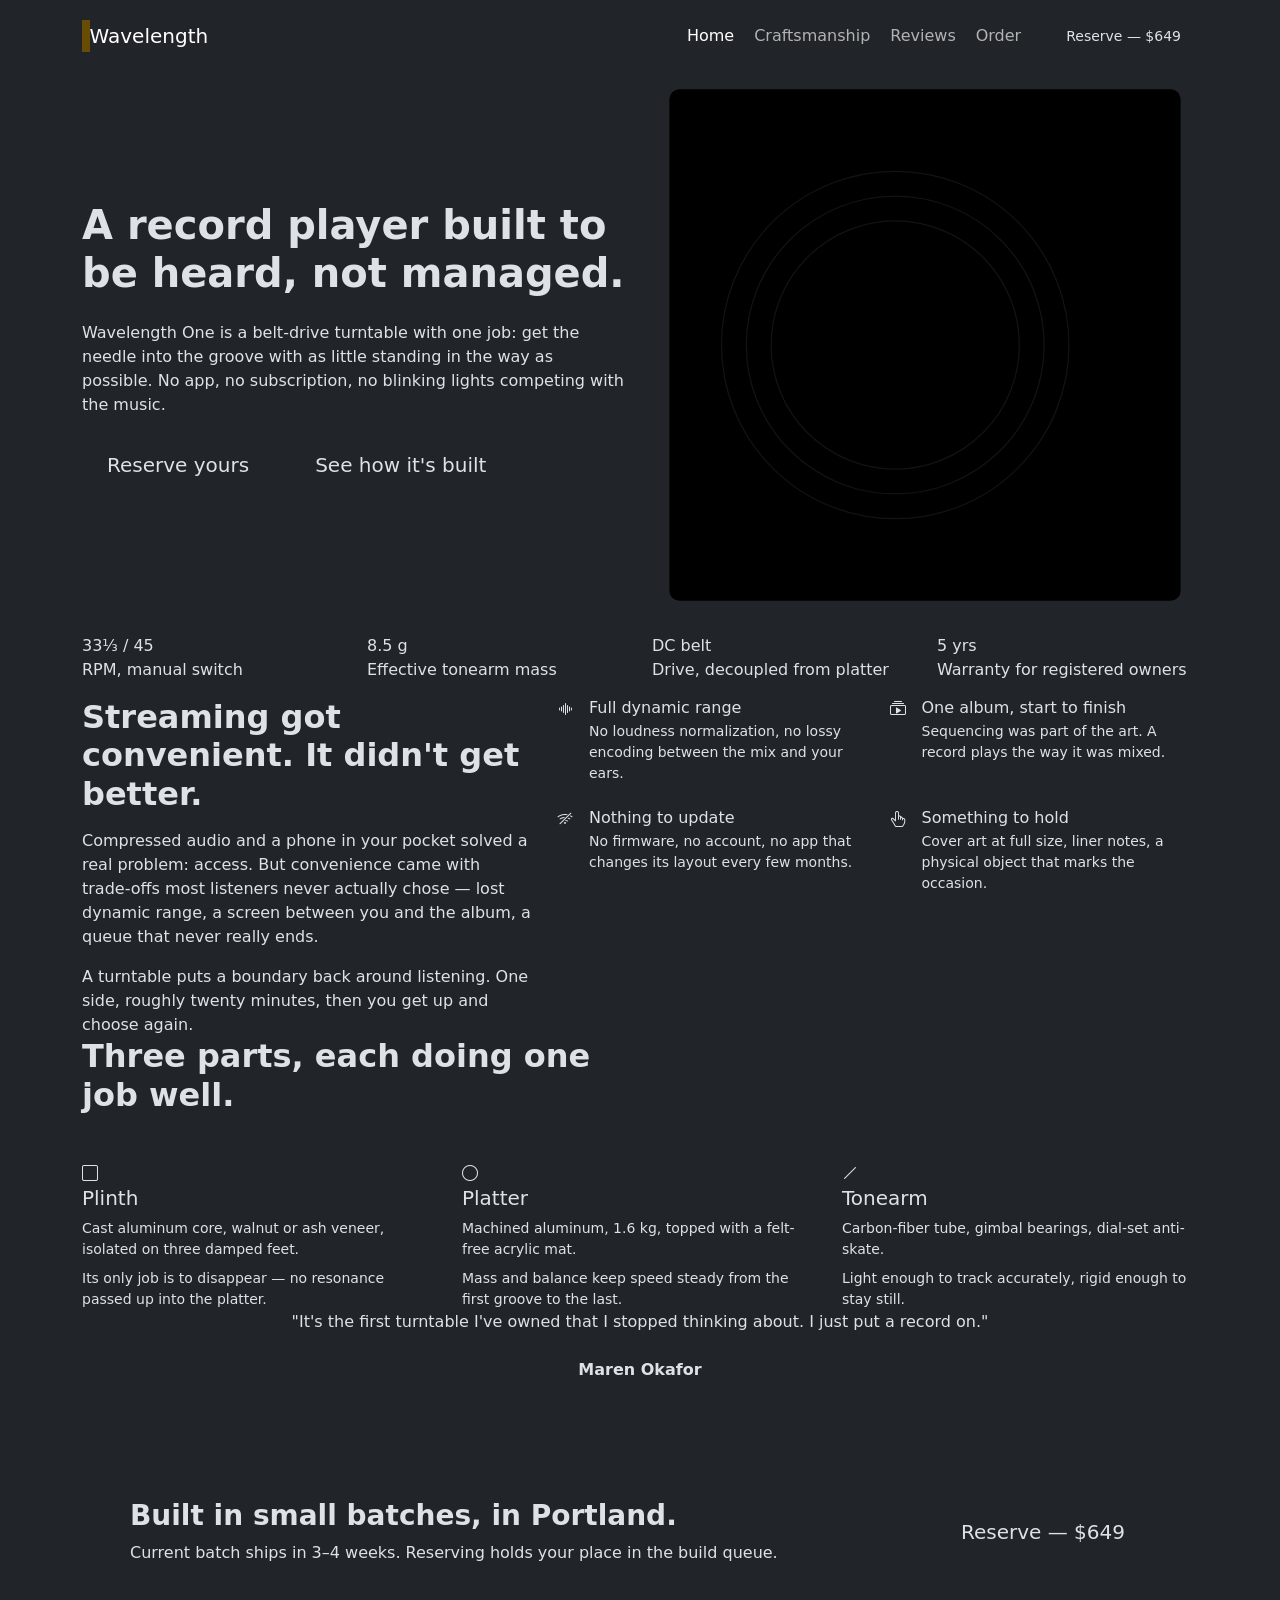
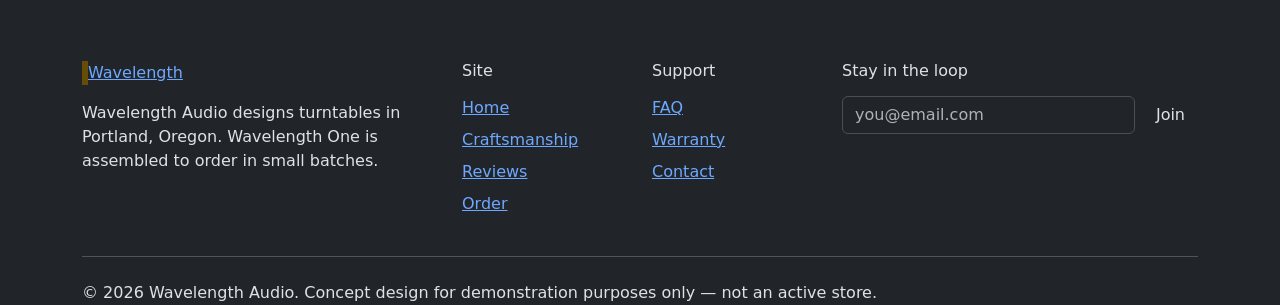
==== index.html @ df5749ce "Add files via upload" ====
<!doctype html>
<html lang="en" data-bs-theme="dark">
<head>
<meta charset="UTF-8">
<meta name="viewport" content="width=device-width, initial-scale=1">
<title>Wavelength One — A turntable built to be heard</title>
<meta name="description" content="Wavelength One is a belt-drive turntable designed around one idea: get the needle into the groove with as little in the way as possible.">

<!-- Bootstrap 5.3 -->
<link href="https://cdn.jsdelivr.net/npm/bootstrap@5.3.3/dist/css/bootstrap.min.css" rel="stylesheet">
<link href="https://cdn.jsdelivr.net/npm/bootstrap-icons@1.11.3/font/bootstrap-icons.css" rel="stylesheet">
<link href="css/style.css" rel="stylesheet">
</head>
<body>

<!-- ============ NAVBAR ============ -->
<nav class="navbar navbar-expand-lg wl-navbar sticky-top py-3">
  <div class="container">
    <a class="navbar-brand wl-brand" href="index.html"><span class="mark"></span>Wavelength</a>
    <button class="navbar-toggler" type="button" data-bs-toggle="collapse" data-bs-target="#navMain" aria-controls="navMain" aria-expanded="false" aria-label="Toggle navigation">
      <span class="navbar-toggler-icon"></span>
    </button>
    <div class="collapse navbar-collapse" id="navMain">
      <ul class="navbar-nav ms-auto align-items-lg-center gap-lg-1">
        <li class="nav-item"><a class="nav-link active" aria-current="page" href="index.html">Home</a></li>
        <li class="nav-item"><a class="nav-link" href="craftsmanship.html">Craftsmanship</a></li>
        <li class="nav-item"><a class="nav-link" href="reviews.html">Reviews</a></li>
        <li class="nav-item"><a class="nav-link" href="order.html">Order</a></li>
        <li class="nav-item ms-lg-3 mt-2 mt-lg-0">
          <a class="btn btn-brass btn-sm px-3 w-100" href="order.html">Reserve — $649</a>
        </li>
      </ul>
    </div>
  </div>
</nav>

<!-- ============ HERO ============ -->
<header class="hero">
  <div class="container">
    <div class="row align-items-center gy-5">
      <div class="col-lg-6">
        <h1 class="font-display fw-semibold mb-4">A record player built to be heard, not managed.</h1>
        <p class="lede measure mb-4">Wavelength One is a belt-drive turntable with one job: get the needle into the groove with as little standing in the way as possible. No app, no subscription, no blinking lights competing with the music.</p>
        <div class="d-flex flex-wrap gap-3">
          <a href="order.html" class="btn btn-brass btn-lg px-4">Reserve yours</a>
          <a href="craftsmanship.html" class="btn btn-outline-ivory btn-lg px-4">See how it's built</a>
        </div>
      </div>
      <div class="col-lg-6">
        <svg viewBox="0 0 440 440" role="img" aria-labelledby="heroSvgTitle" class="w-100 h-auto">
          <title id="heroSvgTitle">Illustration of the Wavelength One turntable, platter and tonearm</title>
          <!-- plinth -->
          <rect x="14" y="14" width="412" height="412" rx="8" fill="var(--ink-2)" stroke="var(--line-dark)" />
          <!-- rotating platter group -->
          <g class="platter-spin" style="transform-box:fill-box; transform-origin:center;">
            <circle cx="196" cy="220" r="164" fill="var(--ink)" stroke="var(--brass)" stroke-width="2" />
            <circle cx="196" cy="220" r="140" fill="none" stroke="rgba(243,239,230,0.08)" />
            <circle cx="196" cy="220" r="120" fill="none" stroke="rgba(243,239,230,0.08)" />
            <circle cx="196" cy="220" r="100" fill="none" stroke="rgba(243,239,230,0.08)" />
            <circle cx="196" cy="220" r="58" fill="var(--paper)" stroke="var(--line-dark)" />
            <text x="196" y="214" text-anchor="middle" class="font-display" style="font-size:12px; fill:var(--charcoal); letter-spacing:0.02em;">WAVELENGTH</text>
            <text x="196" y="230" text-anchor="middle" class="font-mono" style="font-size:9px; fill:var(--charcoal); opacity:0.7;">SIDE A · 33⅓ RPM</text>
            <circle cx="196" cy="220" r="4" fill="var(--brass)" />
          </g>
          <!-- tonearm -->
          <circle cx="362" cy="96" r="14" fill="var(--ink-3)" stroke="var(--brass)" stroke-width="2" />
          <line x1="362" y1="96" x2="252" y2="196" stroke="var(--brass)" stroke-width="4" stroke-linecap="round" />
          <rect x="234" y="188" width="26" height="16" rx="2" fill="var(--brass)" transform="rotate(48 247 196)" />
          <circle cx="386" cy="80" r="8" fill="var(--ink)" stroke="var(--brass)" stroke-width="2" />
        </svg>
      </div>
    </div>
  </div>
</header>

<!-- ============ SPEC STRIP ============ -->
<section class="spec-strip section-ink-2 py-3">
  <div class="container">
    <div class="row text-center text-md-start gy-3 gy-md-0">
      <div class="col-6 col-md-3 spec-item">
        <div class="num font-mono">33⅓ / 45</div>
        <div class="lbl">RPM, manual switch</div>
      </div>
      <div class="col-6 col-md-3 spec-item">
        <div class="num font-mono">8.5 g</div>
        <div class="lbl">Effective tonearm mass</div>
      </div>
      <div class="col-6 col-md-3 spec-item">
        <div class="num font-mono">DC belt</div>
        <div class="lbl">Drive, decoupled from platter</div>
      </div>
      <div class="col-6 col-md-3 spec-item">
        <div class="num font-mono">5 yrs</div>
        <div class="lbl">Warranty for registered owners</div>
      </div>
    </div>
  </div>
</section>

<!-- ============ WHY ANALOG ============ -->
<section class="section">
  <div class="container">
    <div class="row gy-5">
      <div class="col-lg-5">
        <h2 class="font-display fw-semibold mb-3" style="font-size:2rem;">Streaming got convenient. It didn't get better.</h2>
        <p class="measure text-ivory-dim">Compressed audio and a phone in your pocket solved a real problem: access. But convenience came with trade-offs most listeners never actually chose — lost dynamic range, a screen between you and the album, a queue that never really ends.</p>
        <p class="measure text-ivory-dim mb-0">A turntable puts a boundary back around listening. One side, roughly twenty minutes, then you get up and choose again.</p>
      </div>
      <div class="col-lg-7">
        <div class="row row-cols-1 row-cols-sm-2 g-4">
          <div class="col">
            <div class="d-flex gap-3">
              <span class="icon-chip"><i class="bi bi-soundwave"></i></span>
              <div>
                <h3 class="h6 mb-1">Full dynamic range</h3>
                <p class="text-ivory-dim small mb-0">No loudness normalization, no lossy encoding between the mix and your ears.</p>
              </div>
            </div>
          </div>
          <div class="col">
            <div class="d-flex gap-3">
              <span class="icon-chip"><i class="bi bi-collection-play"></i></span>
              <div>
                <h3 class="h6 mb-1">One album, start to finish</h3>
                <p class="text-ivory-dim small mb-0">Sequencing was part of the art. A record plays the way it was mixed.</p>
              </div>
            </div>
          </div>
          <div class="col">
            <div class="d-flex gap-3">
              <span class="icon-chip"><i class="bi bi-wifi-off"></i></span>
              <div>
                <h3 class="h6 mb-1">Nothing to update</h3>
                <p class="text-ivory-dim small mb-0">No firmware, no account, no app that changes its layout every few months.</p>
              </div>
            </div>
          </div>
          <div class="col">
            <div class="d-flex gap-3">
              <span class="icon-chip"><i class="bi bi-hand-index-thumb"></i></span>
              <div>
                <h3 class="h6 mb-1">Something to hold</h3>
                <p class="text-ivory-dim small mb-0">Cover art at full size, liner notes, a physical object that marks the occasion.</p>
              </div>
            </div>
          </div>
        </div>
      </div>
    </div>
  </div>
</section>

<!-- ============ BUILT IN THREE PARTS ============ -->
<section class="section section-ink-2 hairline-top">
  <div class="container">
    <div class="row mb-5">
      <div class="col-lg-6">
        <h2 class="font-display fw-semibold mb-0" style="font-size:2rem;">Three parts, each doing one job well.</h2>
      </div>
    </div>
    <div class="row row-cols-1 row-cols-md-3 g-4">
      <div class="col">
        <div class="craft-card">
          <span class="icon-chip mb-3"><i class="bi bi-square"></i></span>
          <h3 class="h5 mb-2">Plinth</h3>
          <p class="text-ivory-dim small mb-2">Cast aluminum core, walnut or ash veneer, isolated on three damped feet.</p>
          <p class="text-ivory-dim small mb-0">Its only job is to disappear — no resonance passed up into the platter.</p>
        </div>
      </div>
      <div class="col">
        <div class="craft-card">
          <span class="icon-chip mb-3"><i class="bi bi-circle"></i></span>
          <h3 class="h5 mb-2">Platter</h3>
          <p class="text-ivory-dim small mb-2">Machined aluminum, 1.6 kg, topped with a felt-free acrylic mat.</p>
          <p class="text-ivory-dim small mb-0">Mass and balance keep speed steady from the first groove to the last.</p>
        </div>
      </div>
      <div class="col">
        <div class="craft-card">
          <span class="icon-chip mb-3"><i class="bi bi-slash-lg"></i></span>
          <h3 class="h5 mb-2">Tonearm</h3>
          <p class="text-ivory-dim small mb-2">Carbon-fiber tube, gimbal bearings, dial-set anti-skate.</p>
          <p class="text-ivory-dim small mb-0">Light enough to track accurately, rigid enough to stay still.</p>
        </div>
      </div>
    </div>
  </div>
</section>

<!-- ============ PULL QUOTE ============ -->
<section class="section section-paper">
  <div class="container">
    <div class="row">
      <div class="col-lg-8 mx-auto text-center">
        <p class="pull-quote mb-4">"It's the first turntable I've owned that I stopped thinking about. I just put a record on."</p>
        <p class="text-uppercase-none fw-semibold mb-0">Maren Okafor</p>
        <p class="small mb-0" style="color:rgba(34,38,43,0.6);">Owner, since March 2026 · read more in Reviews</p>
      </div>
    </div>
  </div>
</section>

<!-- ============ CTA BANNER ============ -->
<section class="section py-5">
  <div class="container">
    <div class="row align-items-center gy-4 bg-ink-2 rounded-1 p-4 p-md-5" style="border:1px solid var(--line-dark);">
      <div class="col-md-8">
        <h2 class="font-display fw-semibold mb-2" style="font-size:1.75rem;">Built in small batches, in Portland.</h2>
        <p class="text-ivory-dim mb-0">Current batch ships in 3–4 weeks. Reserving holds your place in the build queue.</p>
      </div>
      <div class="col-md-4 text-md-end">
        <a href="order.html" class="btn btn-brass btn-lg px-4">Reserve — $649</a>
      </div>
    </div>
  </div>
</section>

<!-- ============ FOOTER ============ -->
<footer class="wl-footer">
  <div class="container">
    <div class="row gy-4">
      <div class="col-lg-4">
        <a class="wl-brand d-inline-flex mb-3" href="index.html"><span class="mark"></span>Wavelength</a>
        <p class="fine measure">Wavelength Audio designs turntables in Portland, Oregon. Wavelength One is assembled to order in small batches.</p>
      </div>
      <div class="col-6 col-lg-2">
        <h6 class="text-ivory mb-3">Site</h6>
        <ul class="list-unstyled d-grid gap-2">
          <li><a href="index.html">Home</a></li>
          <li><a href="craftsmanship.html">Craftsmanship</a></li>
          <li><a href="reviews.html">Reviews</a></li>
          <li><a href="order.html">Order</a></li>
        </ul>
      </div>
      <div class="col-6 col-lg-2">
        <h6 class="text-ivory mb-3">Support</h6>
        <ul class="list-unstyled d-grid gap-2">
          <li><a href="reviews.html#faq">FAQ</a></li>
          <li><a href="order.html#guarantee">Warranty</a></li>
          <li><a href="order.html">Contact</a></li>
        </ul>
      </div>
      <div class="col-lg-4">
        <h6 class="text-ivory mb-3">Stay in the loop</h6>
        <form class="d-flex gap-2" onsubmit="return false;">
          <label for="footerEmail" class="visually-hidden">Email address</label>
          <input id="footerEmail" type="email" class="form-control" placeholder="you@email.com">
          <button class="btn btn-outline-ivory" type="submit">Join</button>
        </form>
      </div>
    </div>
    <hr class="hairline my-4">
    <p class="fine mb-0">© 2026 Wavelength Audio. Concept design for demonstration purposes only — not an active store.</p>
  </div>
</footer>

<script src="https://cdn.jsdelivr.net/npm/bootstrap@5.3.3/dist/js/bootstrap.bundle.min.js"></script>
<script src="js/main.js"></script>
</body>
</html>
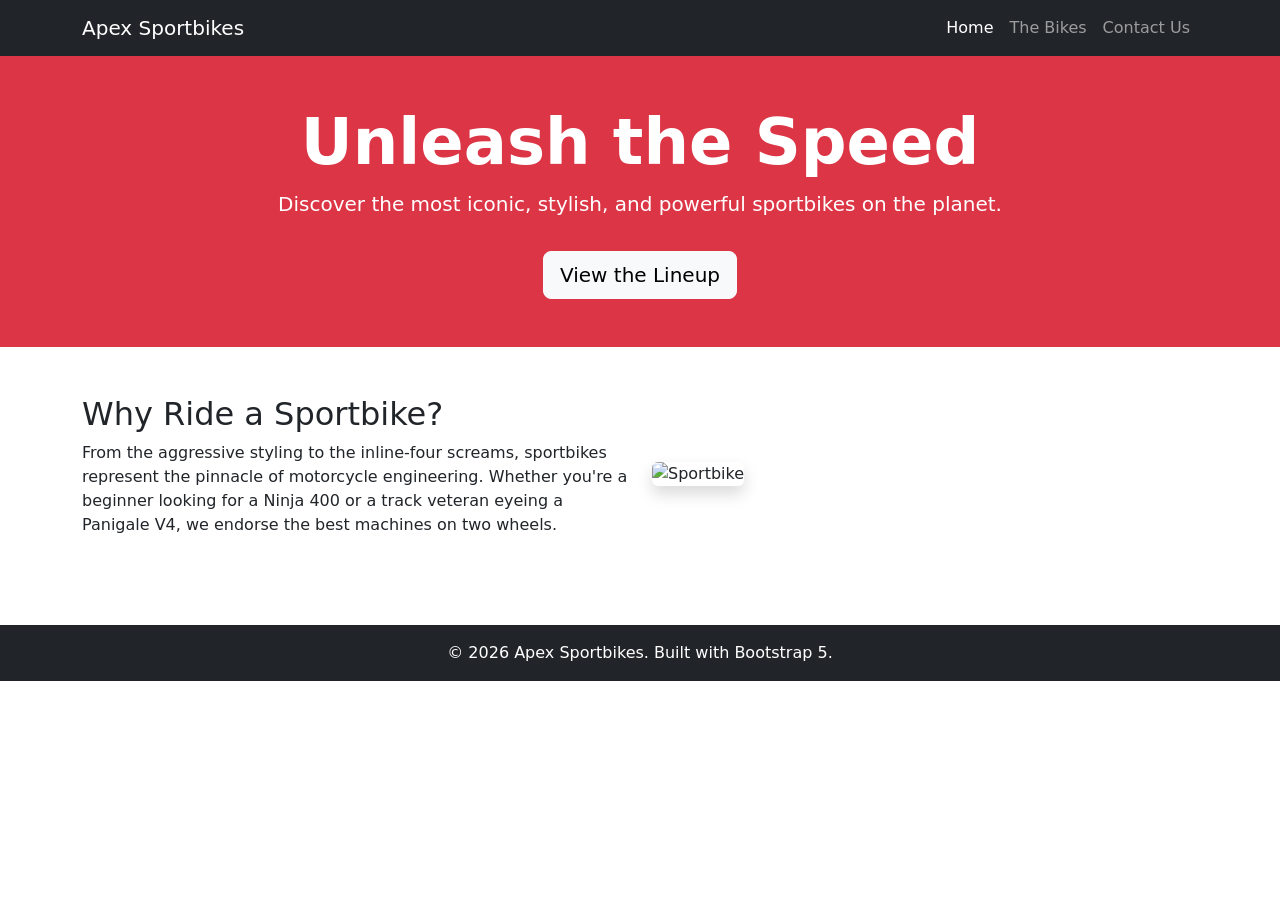
==== commit ff0af97b: "Rename Index.html to index.html" ====
--- a/index.html
+++ b/index.html
@@ -1,260 +1,55 @@
-<!doctype html>
-<html lang="en" data-bs-theme="dark">
+<!DOCTYPE html>
+<html lang="en">
 <head>
-<meta charset="UTF-8">
-<meta name="viewport" content="width=device-width, initial-scale=1">
-<title>Wavelength One — A turntable built to be heard</title>
-<meta name="description" content="Wavelength One is a belt-drive turntable designed around one idea: get the needle into the groove with as little in the way as possible.">
-
-<!-- Bootstrap 5.3 -->
-<link href="https://cdn.jsdelivr.net/npm/bootstrap@5.3.3/dist/css/bootstrap.min.css" rel="stylesheet">
-<link href="https://cdn.jsdelivr.net/npm/bootstrap-icons@1.11.3/font/bootstrap-icons.css" rel="stylesheet">
-<link href="css/style.css" rel="stylesheet">
+    <meta charset="UTF-8">
+    <meta name="viewport" content="width=device-width, initial-scale=1.0">
+    <title>Apex Sportbikes | Home</title>
+    <link href="https://cdn.jsdelivr.net/npm/bootstrap@5.3.0/dist/css/bootstrap.min.css" rel="stylesheet">
 </head>
 <body>
 
-<!-- ============ NAVBAR ============ -->
-<nav class="navbar navbar-expand-lg wl-navbar sticky-top py-3">
-  <div class="container">
-    <a class="navbar-brand wl-brand" href="index.html"><span class="mark"></span>Wavelength</a>
-    <button class="navbar-toggler" type="button" data-bs-toggle="collapse" data-bs-target="#navMain" aria-controls="navMain" aria-expanded="false" aria-label="Toggle navigation">
-      <span class="navbar-toggler-icon"></span>
-    </button>
-    <div class="collapse navbar-collapse" id="navMain">
-      <ul class="navbar-nav ms-auto align-items-lg-center gap-lg-1">
-        <li class="nav-item"><a class="nav-link active" aria-current="page" href="index.html">Home</a></li>
-        <li class="nav-item"><a class="nav-link" href="craftsmanship.html">Craftsmanship</a></li>
-        <li class="nav-item"><a class="nav-link" href="reviews.html">Reviews</a></li>
-        <li class="nav-item"><a class="nav-link" href="order.html">Order</a></li>
-        <li class="nav-item ms-lg-3 mt-2 mt-lg-0">
-          <a class="btn btn-brass btn-sm px-3 w-100" href="order.html">Reserve — $649</a>
-        </li>
-      </ul>
-    </div>
-  </div>
-</nav>
+    <nav class="navbar navbar-expand-lg navbar-dark bg-dark">
+        <div class="container">
+            <a class="navbar-brand" href="index.html">Apex Sportbikes</a>
+            <button class="navbar-toggler" type="button" data-bs-toggle="collapse" data-bs-toggle="collapse" data-bs-target="#navbarNav">
+                <span class="navbar-toggler-icon"></span>
+            </button>
+            <div class="collapse navbar-collapse" id="navbarNav">
+                <ul class="navbar-nav ms-auto">
+                    <li class="nav-item"><a class="nav-link active" href="index.html">Home</a></li>
+                    <li class="nav-item"><a class="nav-link" href="bikes.html">The Bikes</a></li>
+                    <li class="nav-item"><a class="nav-link" href="contact.html">Contact Us</a></li>
+                </ul>
+            </div>
+        </div>
+    </nav>
 
-<!-- ============ HERO ============ -->
-<header class="hero">
-  <div class="container">
-    <div class="row align-items-center gy-5">
-      <div class="col-lg-6">
-        <h1 class="font-display fw-semibold mb-4">A record player built to be heard, not managed.</h1>
-        <p class="lede measure mb-4">Wavelength One is a belt-drive turntable with one job: get the needle into the groove with as little standing in the way as possible. No app, no subscription, no blinking lights competing with the music.</p>
-        <div class="d-flex flex-wrap gap-3">
-          <a href="order.html" class="btn btn-brass btn-lg px-4">Reserve yours</a>
-          <a href="craftsmanship.html" class="btn btn-outline-ivory btn-lg px-4">See how it's built</a>
+    <header class="bg-danger text-white text-center py-5 mb-4">
+        <div class="container">
+            <h1 class="display-3 fw-bold">Unleash the Speed</h1>
+            <p class="lead">Discover the most iconic, stylish, and powerful sportbikes on the planet.</p>
+            <a href="bikes.html" class="btn btn-light btn-lg mt-3">View the Lineup</a>
         </div>
-      </div>
-      <div class="col-lg-6">
-        <svg viewBox="0 0 440 440" role="img" aria-labelledby="heroSvgTitle" class="w-100 h-auto">
-          <title id="heroSvgTitle">Illustration of the Wavelength One turntable, platter and tonearm</title>
-          <!-- plinth -->
-          <rect x="14" y="14" width="412" height="412" rx="8" fill="var(--ink-2)" stroke="var(--line-dark)" />
-          <!-- rotating platter group -->
-          <g class="platter-spin" style="transform-box:fill-box; transform-origin:center;">
-            <circle cx="196" cy="220" r="164" fill="var(--ink)" stroke="var(--brass)" stroke-width="2" />
-            <circle cx="196" cy="220" r="140" fill="none" stroke="rgba(243,239,230,0.08)" />
-            <circle cx="196" cy="220" r="120" fill="none" stroke="rgba(243,239,230,0.08)" />
-            <circle cx="196" cy="220" r="100" fill="none" stroke="rgba(243,239,230,0.08)" />
-            <circle cx="196" cy="220" r="58" fill="var(--paper)" stroke="var(--line-dark)" />
-            <text x="196" y="214" text-anchor="middle" class="font-display" style="font-size:12px; fill:var(--charcoal); letter-spacing:0.02em;">WAVELENGTH</text>
-            <text x="196" y="230" text-anchor="middle" class="font-mono" style="font-size:9px; fill:var(--charcoal); opacity:0.7;">SIDE A · 33⅓ RPM</text>
-            <circle cx="196" cy="220" r="4" fill="var(--brass)" />
-          </g>
-          <!-- tonearm -->
-          <circle cx="362" cy="96" r="14" fill="var(--ink-3)" stroke="var(--brass)" stroke-width="2" />
-          <line x1="362" y1="96" x2="252" y2="196" stroke="var(--brass)" stroke-width="4" stroke-linecap="round" />
-          <rect x="234" y="188" width="26" height="16" rx="2" fill="var(--brass)" transform="rotate(48 247 196)" />
-          <circle cx="386" cy="80" r="8" fill="var(--ink)" stroke="var(--brass)" stroke-width="2" />
-        </svg>
-      </div>
-    </div>
-  </div>
-</header>
+    </header>
 
-<!-- ============ SPEC STRIP ============ -->
-<section class="spec-strip section-ink-2 py-3">
-  <div class="container">
-    <div class="row text-center text-md-start gy-3 gy-md-0">
-      <div class="col-6 col-md-3 spec-item">
-        <div class="num font-mono">33⅓ / 45</div>
-        <div class="lbl">RPM, manual switch</div>
-      </div>
-      <div class="col-6 col-md-3 spec-item">
-        <div class="num font-mono">8.5 g</div>
-        <div class="lbl">Effective tonearm mass</div>
-      </div>
-      <div class="col-6 col-md-3 spec-item">
-        <div class="num font-mono">DC belt</div>
-        <div class="lbl">Drive, decoupled from platter</div>
-      </div>
-      <div class="col-6 col-md-3 spec-item">
-        <div class="num font-mono">5 yrs</div>
-        <div class="lbl">Warranty for registered owners</div>
-      </div>
-    </div>
-  </div>
-</section>
+    <main class="container my-5">
+        <div class="row align-items-center">
+            <div class="col-12 col-md-6 mb-4">
+                <h2>Why Ride a Sportbike?</h2>
+                <p>From the aggressive styling to the inline-four screams, sportbikes represent the pinnacle of motorcycle engineering. Whether you're a beginner looking for a Ninja 400 or a track veteran eyeing a Panigale V4, we endorse the best machines on two wheels.</p>
+            </div>
+            <div class="col-12 col-md-6 mb-4">
+                <img src="https://placehold.co/600x400/212529/FFFFFF?text=Sportbike+Action+Shot" alt="Sportbike" class="img-fluid rounded shadow">
+            </div>
+        </div>
+    </main>
 
-<!-- ============ WHY ANALOG ============ -->
-<section class="section">
-  <div class="container">
-    <div class="row gy-5">
-      <div class="col-lg-5">
-        <h2 class="font-display fw-semibold mb-3" style="font-size:2rem;">Streaming got convenient. It didn't get better.</h2>
-        <p class="measure text-ivory-dim">Compressed audio and a phone in your pocket solved a real problem: access. But convenience came with trade-offs most listeners never actually chose — lost dynamic range, a screen between you and the album, a queue that never really ends.</p>
-        <p class="measure text-ivory-dim mb-0">A turntable puts a boundary back around listening. One side, roughly twenty minutes, then you get up and choose again.</p>
-      </div>
-      <div class="col-lg-7">
-        <div class="row row-cols-1 row-cols-sm-2 g-4">
-          <div class="col">
-            <div class="d-flex gap-3">
-              <span class="icon-chip"><i class="bi bi-soundwave"></i></span>
-              <div>
-                <h3 class="h6 mb-1">Full dynamic range</h3>
-                <p class="text-ivory-dim small mb-0">No loudness normalization, no lossy encoding between the mix and your ears.</p>
-              </div>
-            </div>
-          </div>
-          <div class="col">
-            <div class="d-flex gap-3">
-              <span class="icon-chip"><i class="bi bi-collection-play"></i></span>
-              <div>
-                <h3 class="h6 mb-1">One album, start to finish</h3>
-                <p class="text-ivory-dim small mb-0">Sequencing was part of the art. A record plays the way it was mixed.</p>
-              </div>
-            </div>
-          </div>
-          <div class="col">
-            <div class="d-flex gap-3">
-              <span class="icon-chip"><i class="bi bi-wifi-off"></i></span>
-              <div>
-                <h3 class="h6 mb-1">Nothing to update</h3>
-                <p class="text-ivory-dim small mb-0">No firmware, no account, no app that changes its layout every few months.</p>
-              </div>
-            </div>
-          </div>
-          <div class="col">
-            <div class="d-flex gap-3">
-              <span class="icon-chip"><i class="bi bi-hand-index-thumb"></i></span>
-              <div>
-                <h3 class="h6 mb-1">Something to hold</h3>
-                <p class="text-ivory-dim small mb-0">Cover art at full size, liner notes, a physical object that marks the occasion.</p>
-              </div>
-            </div>
-          </div>
+    <footer class="bg-dark text-white text-center py-3 mt-auto">
+        <div class="container">
+            <p class="mb-0">&copy; 2026 Apex Sportbikes. Built with Bootstrap 5.</p>
         </div>
-      </div>
-    </div>
-  </div>
-</section>
+    </footer>
 
-<!-- ============ BUILT IN THREE PARTS ============ -->
-<section class="section section-ink-2 hairline-top">
-  <div class="container">
-    <div class="row mb-5">
-      <div class="col-lg-6">
-        <h2 class="font-display fw-semibold mb-0" style="font-size:2rem;">Three parts, each doing one job well.</h2>
-      </div>
-    </div>
-    <div class="row row-cols-1 row-cols-md-3 g-4">
-      <div class="col">
-        <div class="craft-card">
-          <span class="icon-chip mb-3"><i class="bi bi-square"></i></span>
-          <h3 class="h5 mb-2">Plinth</h3>
-          <p class="text-ivory-dim small mb-2">Cast aluminum core, walnut or ash veneer, isolated on three damped feet.</p>
-          <p class="text-ivory-dim small mb-0">Its only job is to disappear — no resonance passed up into the platter.</p>
-        </div>
-      </div>
-      <div class="col">
-        <div class="craft-card">
-          <span class="icon-chip mb-3"><i class="bi bi-circle"></i></span>
-          <h3 class="h5 mb-2">Platter</h3>
-          <p class="text-ivory-dim small mb-2">Machined aluminum, 1.6 kg, topped with a felt-free acrylic mat.</p>
-          <p class="text-ivory-dim small mb-0">Mass and balance keep speed steady from the first groove to the last.</p>
-        </div>
-      </div>
-      <div class="col">
-        <div class="craft-card">
-          <span class="icon-chip mb-3"><i class="bi bi-slash-lg"></i></span>
-          <h3 class="h5 mb-2">Tonearm</h3>
-          <p class="text-ivory-dim small mb-2">Carbon-fiber tube, gimbal bearings, dial-set anti-skate.</p>
-          <p class="text-ivory-dim small mb-0">Light enough to track accurately, rigid enough to stay still.</p>
-        </div>
-      </div>
-    </div>
-  </div>
-</section>
-
-<!-- ============ PULL QUOTE ============ -->
-<section class="section section-paper">
-  <div class="container">
-    <div class="row">
-      <div class="col-lg-8 mx-auto text-center">
-        <p class="pull-quote mb-4">"It's the first turntable I've owned that I stopped thinking about. I just put a record on."</p>
-        <p class="text-uppercase-none fw-semibold mb-0">Maren Okafor</p>
-        <p class="small mb-0" style="color:rgba(34,38,43,0.6);">Owner, since March 2026 · read more in Reviews</p>
-      </div>
-    </div>
-  </div>
-</section>
-
-<!-- ============ CTA BANNER ============ -->
-<section class="section py-5">
-  <div class="container">
-    <div class="row align-items-center gy-4 bg-ink-2 rounded-1 p-4 p-md-5" style="border:1px solid var(--line-dark);">
-      <div class="col-md-8">
-        <h2 class="font-display fw-semibold mb-2" style="font-size:1.75rem;">Built in small batches, in Portland.</h2>
-        <p class="text-ivory-dim mb-0">Current batch ships in 3–4 weeks. Reserving holds your place in the build queue.</p>
-      </div>
-      <div class="col-md-4 text-md-end">
-        <a href="order.html" class="btn btn-brass btn-lg px-4">Reserve — $649</a>
-      </div>
-    </div>
-  </div>
-</section>
-
-<!-- ============ FOOTER ============ -->
-<footer class="wl-footer">
-  <div class="container">
-    <div class="row gy-4">
-      <div class="col-lg-4">
-        <a class="wl-brand d-inline-flex mb-3" href="index.html"><span class="mark"></span>Wavelength</a>
-        <p class="fine measure">Wavelength Audio designs turntables in Portland, Oregon. Wavelength One is assembled to order in small batches.</p>
-      </div>
-      <div class="col-6 col-lg-2">
-        <h6 class="text-ivory mb-3">Site</h6>
-        <ul class="list-unstyled d-grid gap-2">
-          <li><a href="index.html">Home</a></li>
-          <li><a href="craftsmanship.html">Craftsmanship</a></li>
-          <li><a href="reviews.html">Reviews</a></li>
-          <li><a href="order.html">Order</a></li>
-        </ul>
-      </div>
-      <div class="col-6 col-lg-2">
-        <h6 class="text-ivory mb-3">Support</h6>
-        <ul class="list-unstyled d-grid gap-2">
-          <li><a href="reviews.html#faq">FAQ</a></li>
-          <li><a href="order.html#guarantee">Warranty</a></li>
-          <li><a href="order.html">Contact</a></li>
-        </ul>
-      </div>
-      <div class="col-lg-4">
-        <h6 class="text-ivory mb-3">Stay in the loop</h6>
-        <form class="d-flex gap-2" onsubmit="return false;">
-          <label for="footerEmail" class="visually-hidden">Email address</label>
-          <input id="footerEmail" type="email" class="form-control" placeholder="you@email.com">
-          <button class="btn btn-outline-ivory" type="submit">Join</button>
-        </form>
-      </div>
-    </div>
-    <hr class="hairline my-4">
-    <p class="fine mb-0">© 2026 Wavelength Audio. Concept design for demonstration purposes only — not an active store.</p>
-  </div>
-</footer>
-
-<script src="https://cdn.jsdelivr.net/npm/bootstrap@5.3.3/dist/js/bootstrap.bundle.min.js"></script>
-<script src="js/main.js"></script>
+    <script src="https://cdn.jsdelivr.net/npm/bootstrap@5.3.0/dist/js/bootstrap.bundle.min.js"></script>
 </body>
 </html>
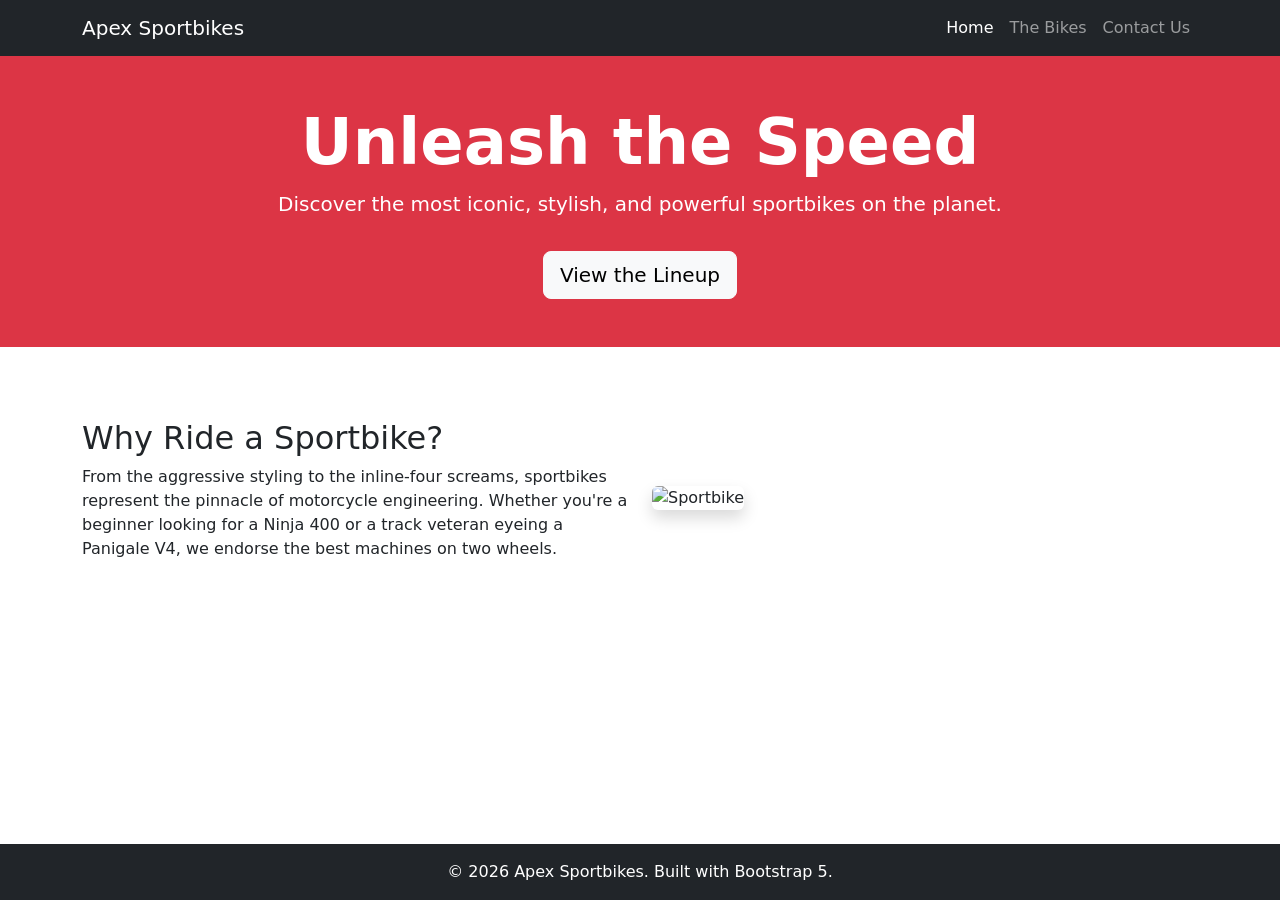
==== commit 9fc37616: "Update index.html" ====
--- a/index.html
+++ b/index.html
@@ -6,12 +6,12 @@
     <title>Apex Sportbikes | Home</title>
     <link href="https://cdn.jsdelivr.net/npm/bootstrap@5.3.0/dist/css/bootstrap.min.css" rel="stylesheet">
 </head>
-<body>
+<body class="d-flex flex-column min-vh-100">
 
     <nav class="navbar navbar-expand-lg navbar-dark bg-dark">
         <div class="container">
             <a class="navbar-brand" href="index.html">Apex Sportbikes</a>
-            <button class="navbar-toggler" type="button" data-bs-toggle="collapse" data-bs-toggle="collapse" data-bs-target="#navbarNav">
+            <button class="navbar-toggler" type="button" data-bs-toggle="collapse" data-bs-target="#navbarNav">
                 <span class="navbar-toggler-icon"></span>
             </button>
             <div class="collapse navbar-collapse" id="navbarNav">
